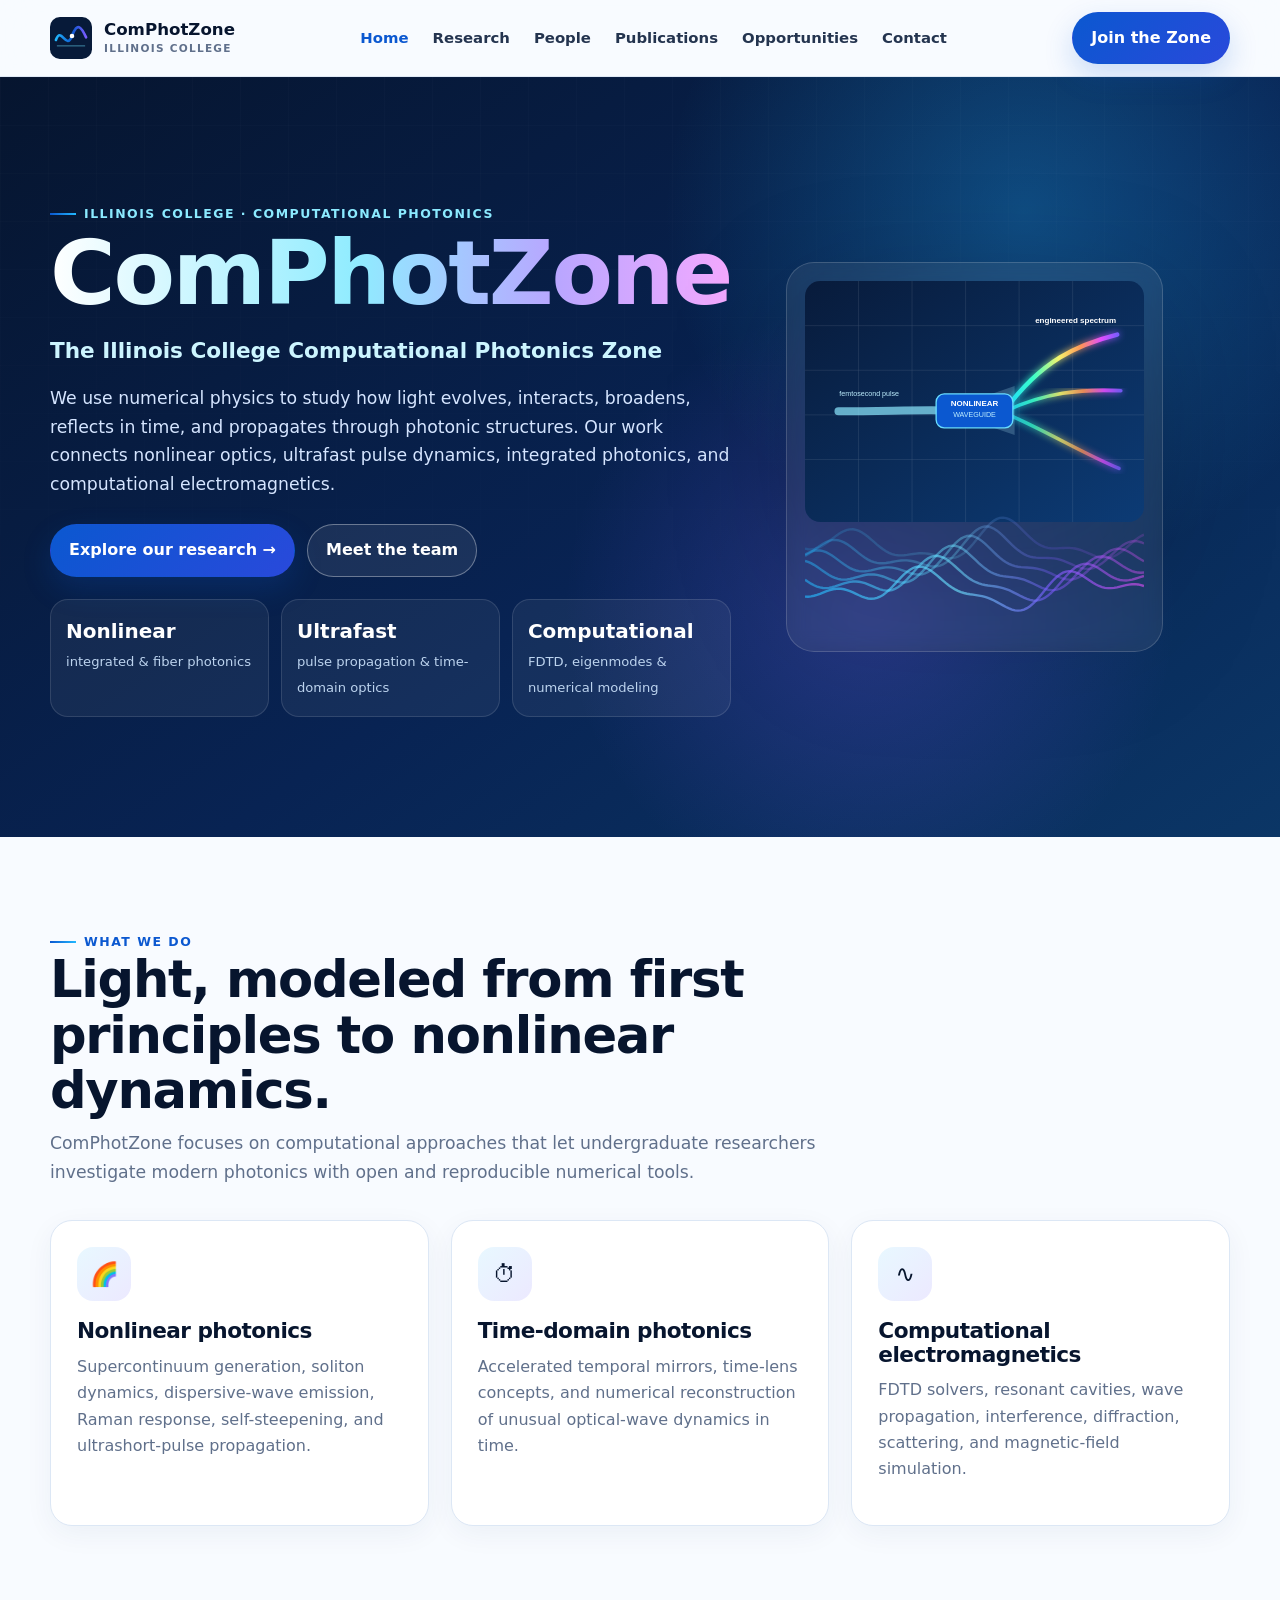
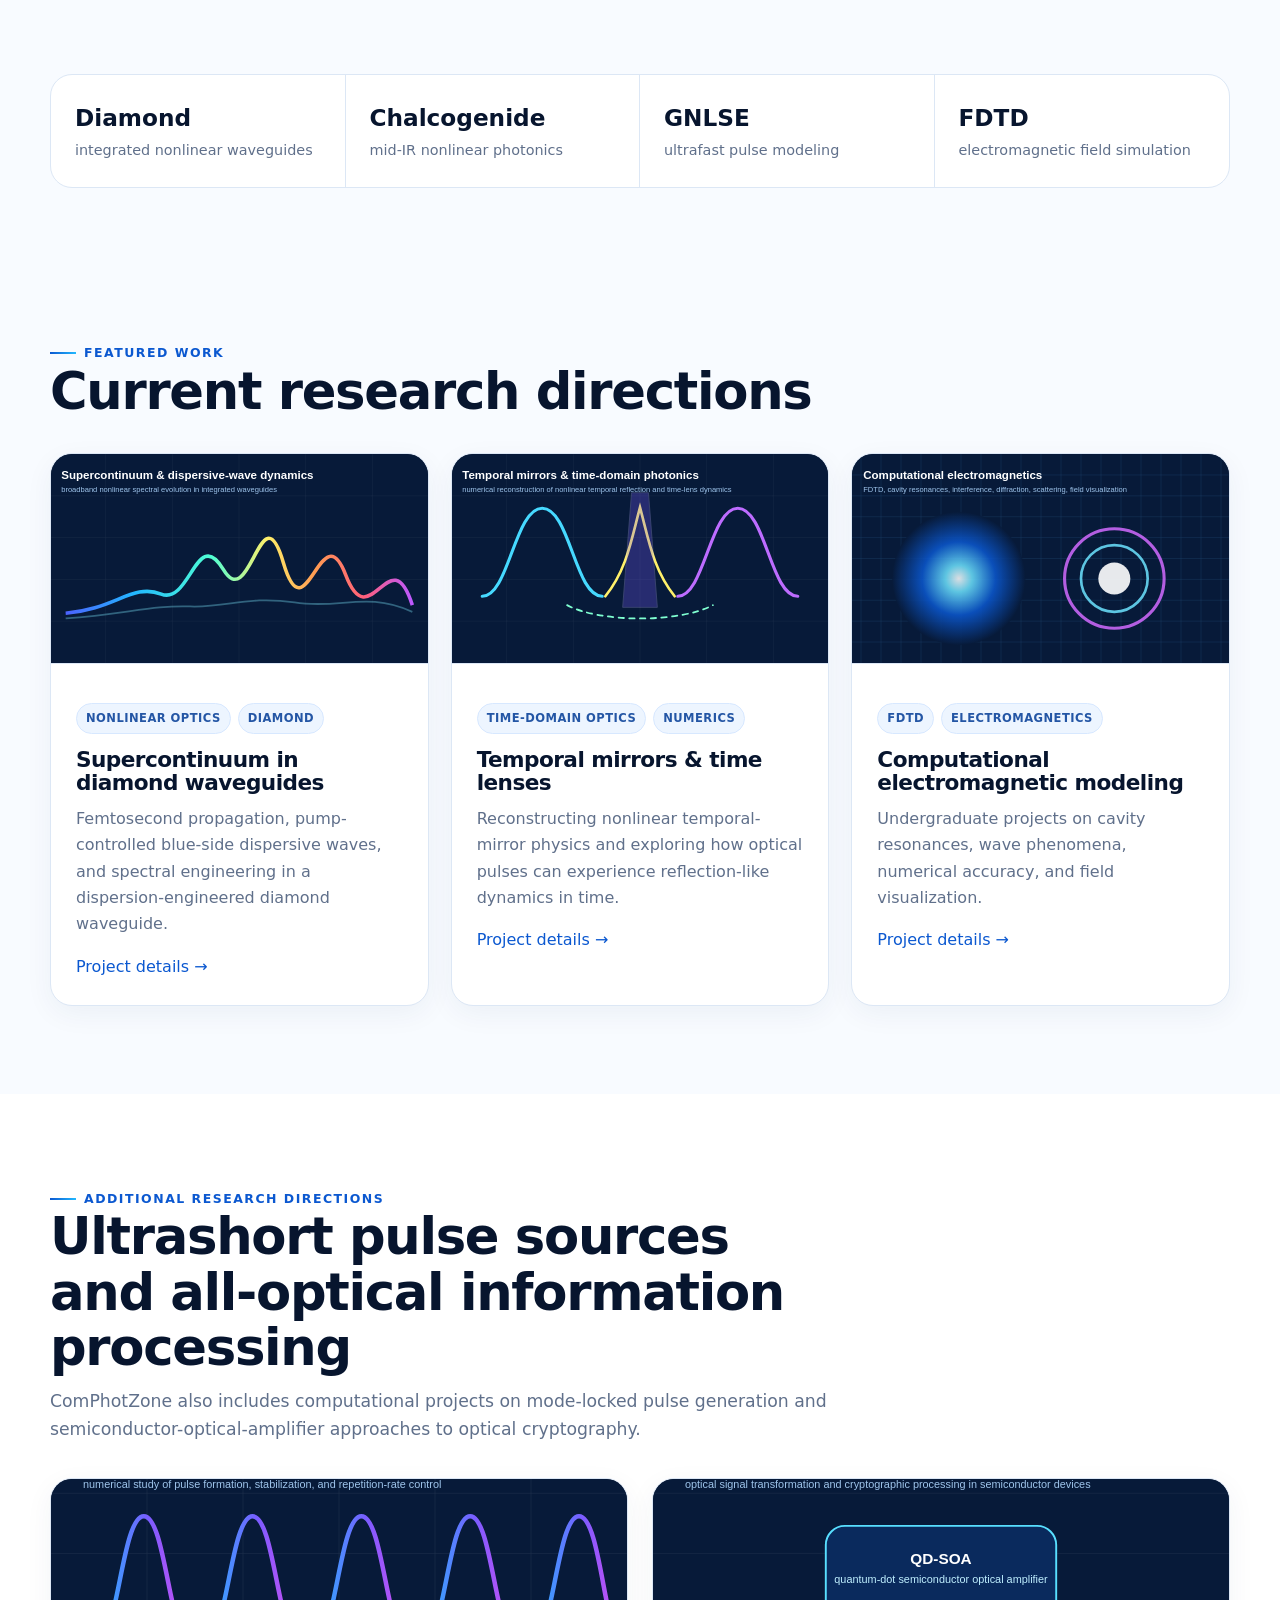
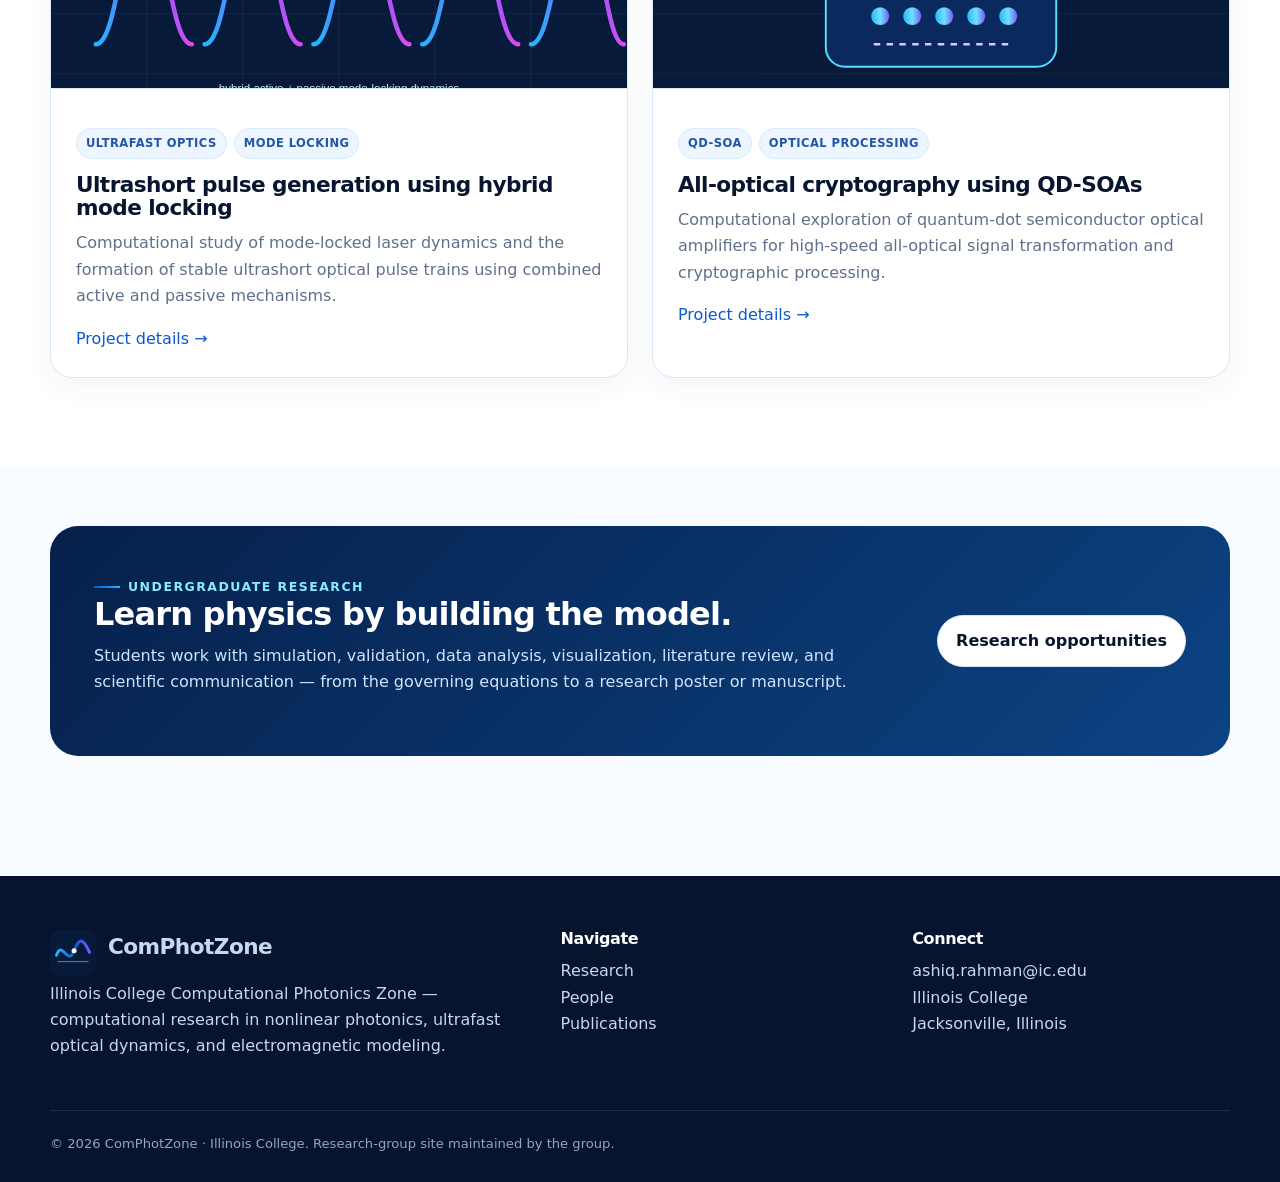
==== index.html @ 7bc392cc "Initial IC ComPhotZone website" ====
<!doctype html>
<html lang="en">
<head>
<meta charset="utf-8"><meta name="viewport" content="width=device-width,initial-scale=1">
<title>Home | ComPhotZone</title>
<meta name="description" content="Illinois College Computational Photonics Zone">
<link rel="icon" href="assets/img/logo.svg" type="image/svg+xml">
<link rel="stylesheet" href="assets/css/styles.css">
</head>
<body>

<header class="site-header">
  <div class="container nav">
    <a class="brand" href="index.html">
      <img src="assets/img/logo.svg" alt="ComPhotZone logo">
      <span class="brand-text"><strong>ComPhotZone</strong><span>Illinois College</span></span>
    </a>
    <button class="menu-btn" aria-label="Open navigation">☰</button>
    <nav class="nav-links"><a href="index.html" class="active">Home</a>
<a href="research.html" class="">Research</a>
<a href="people.html" class="">People</a>
<a href="publications.html" class="">Publications</a>
<a href="opportunities.html" class="">Opportunities</a>
<a href="contact.html" class="">Contact</a></nav>
    <a class="btn btn-primary" href="opportunities.html">Join the Zone</a>
  </div>
</header>


<main>
<section class="hero">
  <div class="container hero-grid">
    <div>
      <span class="eyebrow" style="color:#8beaff">Illinois College · Computational Photonics</span>
      <h1><span class="grad">ComPhotZone</span></h1>
      <p class="kicker">The Illinois College Computational Photonics Zone</p>
      <p class="hero-copy">We use numerical physics to study how light evolves, interacts, broadens, reflects in time, and propagates through photonic structures. Our work connects nonlinear optics, ultrafast pulse dynamics, integrated photonics, and computational electromagnetics.</p>
      <div class="hero-actions">
        <a class="btn btn-primary" href="research.html">Explore our research →</a>
        <a class="btn btn-ghost" href="people.html">Meet the team</a>
      </div>
      <div class="hero-meta">
        <div class="hero-stat"><b>Nonlinear</b><span>integrated & fiber photonics</span></div>
        <div class="hero-stat"><b>Ultrafast</b><span>pulse propagation & time-domain optics</span></div>
        <div class="hero-stat"><b>Computational</b><span>FDTD, eigenmodes & numerical modeling</span></div>
      </div>
    </div>
    <div class="hero-card hero-visual">
      <img src="assets/img/hero-photonics.svg" alt="Illustration of a femtosecond pulse entering a nonlinear waveguide and emerging as a broadband optical spectrum">
      <canvas id="spectrumCanvas" style="width:100%;height:120px;margin-top:-18px"></canvas>
    </div>
  </div>
</section>

<section class="section">
  <div class="container">
    <div class="section-title">
      <span class="eyebrow">What we do</span>
      <h2>Light, modeled from first principles to nonlinear dynamics.</h2>
      <p>ComPhotZone focuses on computational approaches that let undergraduate researchers investigate modern photonics with open and reproducible numerical tools.</p>
    </div>
    <div class="grid-3">
      <article class="card"><div class="card-icon">🌈</div><h3>Nonlinear photonics</h3><p class="muted">Supercontinuum generation, soliton dynamics, dispersive-wave emission, Raman response, self-steepening, and ultrashort-pulse propagation.</p></article>
      <article class="card"><div class="card-icon">⏱</div><h3>Time-domain photonics</h3><p class="muted">Accelerated temporal mirrors, time-lens concepts, and numerical reconstruction of unusual optical-wave dynamics in time.</p></article>
      <article class="card"><div class="card-icon">∿</div><h3>Computational electromagnetics</h3><p class="muted">FDTD solvers, resonant cavities, wave propagation, interference, diffraction, scattering, and magnetic-field simulation.</p></article>
    </div>
  </div>
</section>

<section class="section-sm">
  <div class="container">
    <div class="metric-strip">
      <div class="metric"><b>Diamond</b><span>integrated nonlinear waveguides</span></div>
      <div class="metric"><b>Chalcogenide</b><span>mid-IR nonlinear photonics</span></div>
      <div class="metric"><b>GNLSE</b><span>ultrafast pulse modeling</span></div>
      <div class="metric"><b>FDTD</b><span>electromagnetic field simulation</span></div>
    </div>
  </div>
</section>

<section class="section">
  <div class="container">
    <div class="section-title">
      <span class="eyebrow">Featured work</span>
      <h2>Current research directions</h2>
    </div>
    <div class="grid-3">
      <article class="card project-card">
        <div class="project-art"><img src="assets/img/scg.svg" alt=""></div>
        <div class="project-body"><div class="tag-row"><span class="tag">Nonlinear optics</span><span class="tag">Diamond</span></div><h3>Supercontinuum in diamond waveguides</h3><p class="muted">Femtosecond propagation, pump-controlled blue-side dispersive waves, and spectral engineering in a dispersion-engineered diamond waveguide.</p><a href="research.html#diamond">Project details →</a></div>
      </article>
      <article class="card project-card">
        <div class="project-art"><img src="assets/img/temporal-mirror.svg" alt=""></div>
        <div class="project-body"><div class="tag-row"><span class="tag">Time-domain optics</span><span class="tag">Numerics</span></div><h3>Temporal mirrors & time lenses</h3><p class="muted">Reconstructing nonlinear temporal-mirror physics and exploring how optical pulses can experience reflection-like dynamics in time.</p><a href="research.html#temporal">Project details →</a></div>
      </article>
      <article class="card project-card">
        <div class="project-art"><img src="assets/img/fdtd.svg" alt=""></div>
        <div class="project-body"><div class="tag-row"><span class="tag">FDTD</span><span class="tag">Electromagnetics</span></div><h3>Computational electromagnetic modeling</h3><p class="muted">Undergraduate projects on cavity resonances, wave phenomena, numerical accuracy, and field visualization.</p><a href="research.html#fdtd">Project details →</a></div>
      </article>
    </div>
  </div>
</section>


<section class="section" style="background:#fff">
  <div class="container">
    <div class="section-title">
      <span class="eyebrow">Additional research directions</span>
      <h2>Ultrashort pulse sources and all-optical information processing</h2>
      <p>ComPhotZone also includes computational projects on mode-locked pulse generation and semiconductor-optical-amplifier approaches to optical cryptography.</p>
    </div>
    <div class="grid-2">
      <article class="card project-card">
        <div class="project-art"><img src="assets/img/hybrid-mode-locking.svg" alt="Illustration of an ultrashort pulse train generated through hybrid mode locking"></div>
        <div class="project-body">
          <div class="tag-row"><span class="tag">Ultrafast optics</span><span class="tag">Mode locking</span></div>
          <h3>Ultrashort pulse generation using hybrid mode locking</h3>
          <p class="muted">Computational study of mode-locked laser dynamics and the formation of stable ultrashort optical pulse trains using combined active and passive mechanisms.</p>
          <a href="research.html#hybrid-mode-locking">Project details →</a>
        </div>
      </article>
      <article class="card project-card">
        <div class="project-art"><img src="assets/img/qdsoa-cryptography.svg" alt="Illustration of an optical signal passing through a quantum-dot semiconductor optical amplifier"></div>
        <div class="project-body">
          <div class="tag-row"><span class="tag">QD-SOA</span><span class="tag">Optical processing</span></div>
          <h3>All-optical cryptography using QD-SOAs</h3>
          <p class="muted">Computational exploration of quantum-dot semiconductor optical amplifiers for high-speed all-optical signal transformation and cryptographic processing.</p>
          <a href="research.html#qdsoa-crypto">Project details →</a>
        </div>
      </article>
    </div>
  </div>
</section>

<section class="section-sm">
  <div class="container band">
    <div><span class="eyebrow" style="color:#8beaff">Undergraduate research</span><h2 style="font-size:2rem">Learn physics by building the model.</h2><p>Students work with simulation, validation, data analysis, visualization, literature review, and scientific communication — from the governing equations to a research poster or manuscript.</p></div>
    <a class="btn btn-light" href="opportunities.html">Research opportunities</a>
  </div>
</section>
</main>


<footer class="footer">
  <div class="container">
    <div class="footer-grid">
      <div>
        <div class="logo-lockup"><img src="assets/img/logo.svg" width="46" height="46" alt=""><h3>ComPhotZone</h3></div>
        <p>Illinois College Computational Photonics Zone — computational research in nonlinear photonics, ultrafast optical dynamics, and electromagnetic modeling.</p>
      </div>
      <div>
        <h4>Navigate</h4>
        <p><a href="research.html">Research</a><br><a href="people.html">People</a><br><a href="publications.html">Publications</a></p>
      </div>
      <div>
        <h4>Connect</h4>
        <p><a href="mailto:ashiq.rahman@ic.edu">ashiq.rahman@ic.edu</a><br>Illinois College<br>Jacksonville, Illinois</p>
      </div>
    </div>
    <div class="footer-bottom">© <span data-year></span> ComPhotZone · Illinois College. Research-group site maintained by the group.</div>
  </div>
</footer>
<script src="assets/js/main.js"></script>

</body></html>
---- assets/css/styles.css ----
:root{
  --ink:#07152e;
  --muted:#60708b;
  --paper:#f8fbff;
  --white:#ffffff;
  --navy:#071a39;
  --blue:#0b58d0;
  --electric:#22b8ff;
  --cyan:#6de3ff;
  --violet:#7a5cff;
  --magenta:#d94df2;
  --line:#dce7f5;
  --shadow:0 18px 50px rgba(14,38,78,.10);
  --radius:22px;
  --max:1180px;
}
*{box-sizing:border-box}
html{scroll-behavior:smooth}
body{
  margin:0;
  font-family:Inter,ui-sans-serif,system-ui,-apple-system,BlinkMacSystemFont,"Segoe UI",sans-serif;
  color:var(--ink);
  background:var(--paper);
  line-height:1.65;
}
a{color:var(--blue);text-decoration:none}
a:hover{text-decoration:underline}
img{max-width:100%;display:block}
.container{width:min(var(--max),calc(100% - 40px));margin-inline:auto}
.eyebrow{
  display:inline-flex;align-items:center;gap:.5rem;
  font-size:.78rem;font-weight:800;letter-spacing:.12em;text-transform:uppercase;
  color:var(--blue)
}
.eyebrow::before{content:"";width:26px;height:2px;background:linear-gradient(90deg,var(--blue),var(--electric))}
h1,h2,h3,h4{line-height:1.08;margin:0 0 .7rem;letter-spacing:-.025em}
h1{font-size:clamp(3rem,7vw,6.1rem)}
h2{font-size:clamp(2rem,4vw,3.5rem)}
h3{font-size:1.35rem}
p{margin:.3rem 0 1rem}
.muted{color:var(--muted)}
.kicker{font-size:clamp(1.05rem,2vw,1.35rem);color:#ccf5ff;font-weight:600;max-width:850px}
.section{padding:88px 0}
.section-sm{padding:60px 0}
.section-title{max-width:780px;margin-bottom:34px}
.section-title p{font-size:1.08rem;color:var(--muted)}
.site-header{
  position:sticky;top:0;z-index:40;
  background:rgba(248,251,255,.88);
  backdrop-filter:blur(18px);
  border-bottom:1px solid rgba(220,231,245,.85)
}
.nav{display:flex;align-items:center;justify-content:space-between;min-height:76px;gap:22px}
.brand{display:flex;align-items:center;gap:12px;color:var(--ink);font-weight:900;text-decoration:none}
.brand img{width:42px;height:42px}
.brand-text{display:flex;flex-direction:column;line-height:1}
.brand-text strong{font-size:1.04rem}
.brand-text span{font-size:.66rem;letter-spacing:.12em;text-transform:uppercase;color:var(--muted);margin-top:4px}
.nav-links{display:flex;align-items:center;gap:24px}
.nav-links a{color:#24344f;font-weight:700;font-size:.93rem}
.nav-links a.active,.nav-links a:hover{color:var(--blue);text-decoration:none}
.menu-btn{display:none;border:0;background:transparent;font-size:1.5rem;cursor:pointer}
.btn{
  display:inline-flex;align-items:center;justify-content:center;gap:.5rem;
  padding:12px 18px;border-radius:999px;font-weight:800;border:1px solid transparent;
  transition:.2s ease;text-decoration:none
}
.btn:hover{text-decoration:none;transform:translateY(-2px)}
.btn-primary{background:linear-gradient(135deg,var(--blue),#2949db);color:#fff;box-shadow:0 12px 30px rgba(11,88,208,.2)}
.btn-light{background:#fff;color:var(--ink);border-color:#dbe6f4}
.btn-ghost{color:#fff;border-color:rgba(255,255,255,.35);background:rgba(255,255,255,.08)}
.hero{
  min-height:760px;display:grid;align-items:center;
  color:#fff;overflow:hidden;position:relative;
  background:
    radial-gradient(circle at 80% 18%,rgba(34,184,255,.28),transparent 30%),
    radial-gradient(circle at 68% 70%,rgba(122,92,255,.25),transparent 30%),
    linear-gradient(145deg,#06152f 0%,#082353 55%,#0b3666 100%);
}
.hero::before{
  content:"";position:absolute;inset:0;opacity:.27;
  background-image:linear-gradient(rgba(255,255,255,.06) 1px,transparent 1px),
                   linear-gradient(90deg,rgba(255,255,255,.06) 1px,transparent 1px);
  background-size:48px 48px;
  mask-image:linear-gradient(to bottom,black,transparent 86%);
}
.hero-grid{display:grid;grid-template-columns:1.15fr .85fr;gap:55px;align-items:center;position:relative;z-index:2}
.hero h1 .grad{
  background:linear-gradient(90deg,#fff 0%,#90ecff 45%,#b8a6ff 74%,#f4a9ff 100%);
  -webkit-background-clip:text;background-clip:text;color:transparent
}
.hero-copy{font-size:1.08rem;color:#d5e5ff;max-width:770px}
.hero-actions{display:flex;gap:12px;flex-wrap:wrap;margin-top:26px}
.hero-visual{position:relative;filter:drop-shadow(0 30px 65px rgba(0,0,0,.22))}
.hero-card{
  border:1px solid rgba(255,255,255,.16);
  background:rgba(255,255,255,.07);
  backdrop-filter:blur(10px);
  border-radius:28px;padding:18px
}
.hero-meta{
  display:grid;grid-template-columns:repeat(3,1fr);gap:12px;margin-top:22px
}
.hero-stat{padding:15px;border:1px solid rgba(255,255,255,.12);border-radius:18px;background:rgba(255,255,255,.055)}
.hero-stat b{display:block;font-size:1.25rem;color:#fff}
.hero-stat span{font-size:.82rem;color:#bcd3ee}
.grid-3{display:grid;grid-template-columns:repeat(3,1fr);gap:22px}
.grid-2{display:grid;grid-template-columns:repeat(2,1fr);gap:24px}
.card{
  background:#fff;border:1px solid var(--line);border-radius:var(--radius);
  padding:26px;box-shadow:0 8px 28px rgba(19,49,89,.055)
}
.card:hover{box-shadow:var(--shadow);transform:translateY(-2px);transition:.2s ease}
.card-icon{
  width:54px;height:54px;border-radius:16px;display:grid;place-items:center;
  background:linear-gradient(135deg,#e8f8ff,#ece9ff);font-size:1.45rem;margin-bottom:18px
}
.project-card{overflow:hidden;padding:0}
.project-card .project-art{height:210px;background:#061735;border-bottom:1px solid var(--line)}
.project-card .project-art img{width:100%;height:100%;object-fit:cover}
.project-card .project-body{padding:25px}
.tag-row{display:flex;flex-wrap:wrap;gap:7px;margin:14px 0}
.tag{
  font-size:.72rem;font-weight:800;letter-spacing:.04em;text-transform:uppercase;
  padding:5px 9px;border-radius:999px;background:#edf5ff;color:#2456a5;border:1px solid #d7e8ff
}
.person{
  display:grid;grid-template-columns:92px 1fr;gap:19px;align-items:start
}
.avatar{
  width:92px;height:92px;border-radius:24px;
  display:grid;place-items:center;color:#fff;font-size:1.4rem;font-weight:900;
  background:linear-gradient(135deg,#0b58d0,#22b8ff 58%,#7a5cff)
}
.person-role{font-size:.78rem;font-weight:900;color:var(--blue);letter-spacing:.07em;text-transform:uppercase}
.timeline{position:relative;margin-left:10px}
.timeline::before{content:"";position:absolute;left:7px;top:8px;bottom:8px;width:2px;background:var(--line)}
.timeline-item{position:relative;padding:0 0 30px 34px}
.timeline-item::before{content:"";position:absolute;left:0;top:7px;width:16px;height:16px;border-radius:50%;background:var(--blue);box-shadow:0 0 0 6px #e5f0ff}
.pub{
  display:grid;grid-template-columns:86px 1fr;gap:22px;padding:24px 0;border-top:1px solid var(--line)
}
.pub-year{font-size:1.15rem;font-weight:900;color:var(--blue)}
.notice{
  border:1px solid #cfe5ff;background:linear-gradient(135deg,#eef7ff,#f5f0ff);
  border-radius:20px;padding:22px
}
.band{
  background:linear-gradient(135deg,#06204b,#0c4383);
  color:#fff;border-radius:28px;padding:44px;
  display:flex;align-items:center;justify-content:space-between;gap:26px
}
.band p{color:#cfe4ff;max-width:760px}
.metric-strip{display:grid;grid-template-columns:repeat(4,1fr);border:1px solid var(--line);background:#fff;border-radius:22px;overflow:hidden}
.metric{padding:24px;border-right:1px solid var(--line)}
.metric:last-child{border-right:0}
.metric b{font-size:1.45rem;display:block}
.metric span{color:var(--muted);font-size:.9rem}
.page-hero{
  padding:92px 0 64px;color:#fff;
  background:
   radial-gradient(circle at 78% 20%,rgba(34,184,255,.28),transparent 26%),
   linear-gradient(145deg,#06152f,#092b5b)
}
.page-hero h1{font-size:clamp(2.7rem,6vw,5rem)}
.page-hero p{color:#cfe2ff;max-width:800px;font-size:1.12rem}
.footer{
  margin-top:60px;background:#06142d;color:#c8d8ef;padding:54px 0 28px
}
.footer-grid{display:grid;grid-template-columns:1.2fr .8fr .8fr;gap:34px}
.footer h4{color:#fff}
.footer a{color:#c8d8ef}
.footer-bottom{border-top:1px solid rgba(255,255,255,.1);margin-top:34px;padding-top:22px;font-size:.82rem;color:#91a6c3}
.prose{max-width:850px}
.prose h2{margin-top:2.2rem}
.prose h3{margin-top:1.7rem}
.callout{border-left:4px solid var(--electric);padding:18px 20px;background:#eff9ff;border-radius:0 16px 16px 0}
.list-clean{padding-left:1.1rem}
.list-clean li{margin:.45rem 0}
.hr{height:1px;background:var(--line);margin:40px 0}
.logo-lockup{display:flex;align-items:center;gap:12px}
.small{font-size:.87rem}
.center{text-align:center}
@media(max-width:900px){
  .hero{min-height:auto;padding:92px 0 70px}
  .hero-grid,.grid-3,.grid-2,.footer-grid{grid-template-columns:1fr}
  .hero-visual{max-width:680px}
  .metric-strip{grid-template-columns:repeat(2,1fr)}
  .metric:nth-child(2){border-right:0}
  .metric:nth-child(-n+2){border-bottom:1px solid var(--line)}
  .nav-links{
    display:none;position:absolute;left:20px;right:20px;top:70px;flex-direction:column;align-items:flex-start;
    background:#fff;border:1px solid var(--line);border-radius:18px;padding:20px;box-shadow:var(--shadow)
  }
  .nav-links.open{display:flex}
  .menu-btn{display:block}
  .nav .btn-primary{display:none}
}
@media(max-width:600px){
  .container{width:min(100% - 28px,var(--max))}
  .section{padding:68px 0}
  .hero-meta{grid-template-columns:1fr}
  .metric-strip{grid-template-columns:1fr}
  .metric,.metric:nth-child(2){border-right:0;border-bottom:1px solid var(--line)}
  .metric:last-child{border-bottom:0}
  .person{grid-template-columns:72px 1fr}
  .avatar{width:72px;height:72px;border-radius:20px}
  .pub{grid-template-columns:1fr;gap:4px}
  .band{padding:28px;display:block}
  .band .btn{margin-top:10px}
}
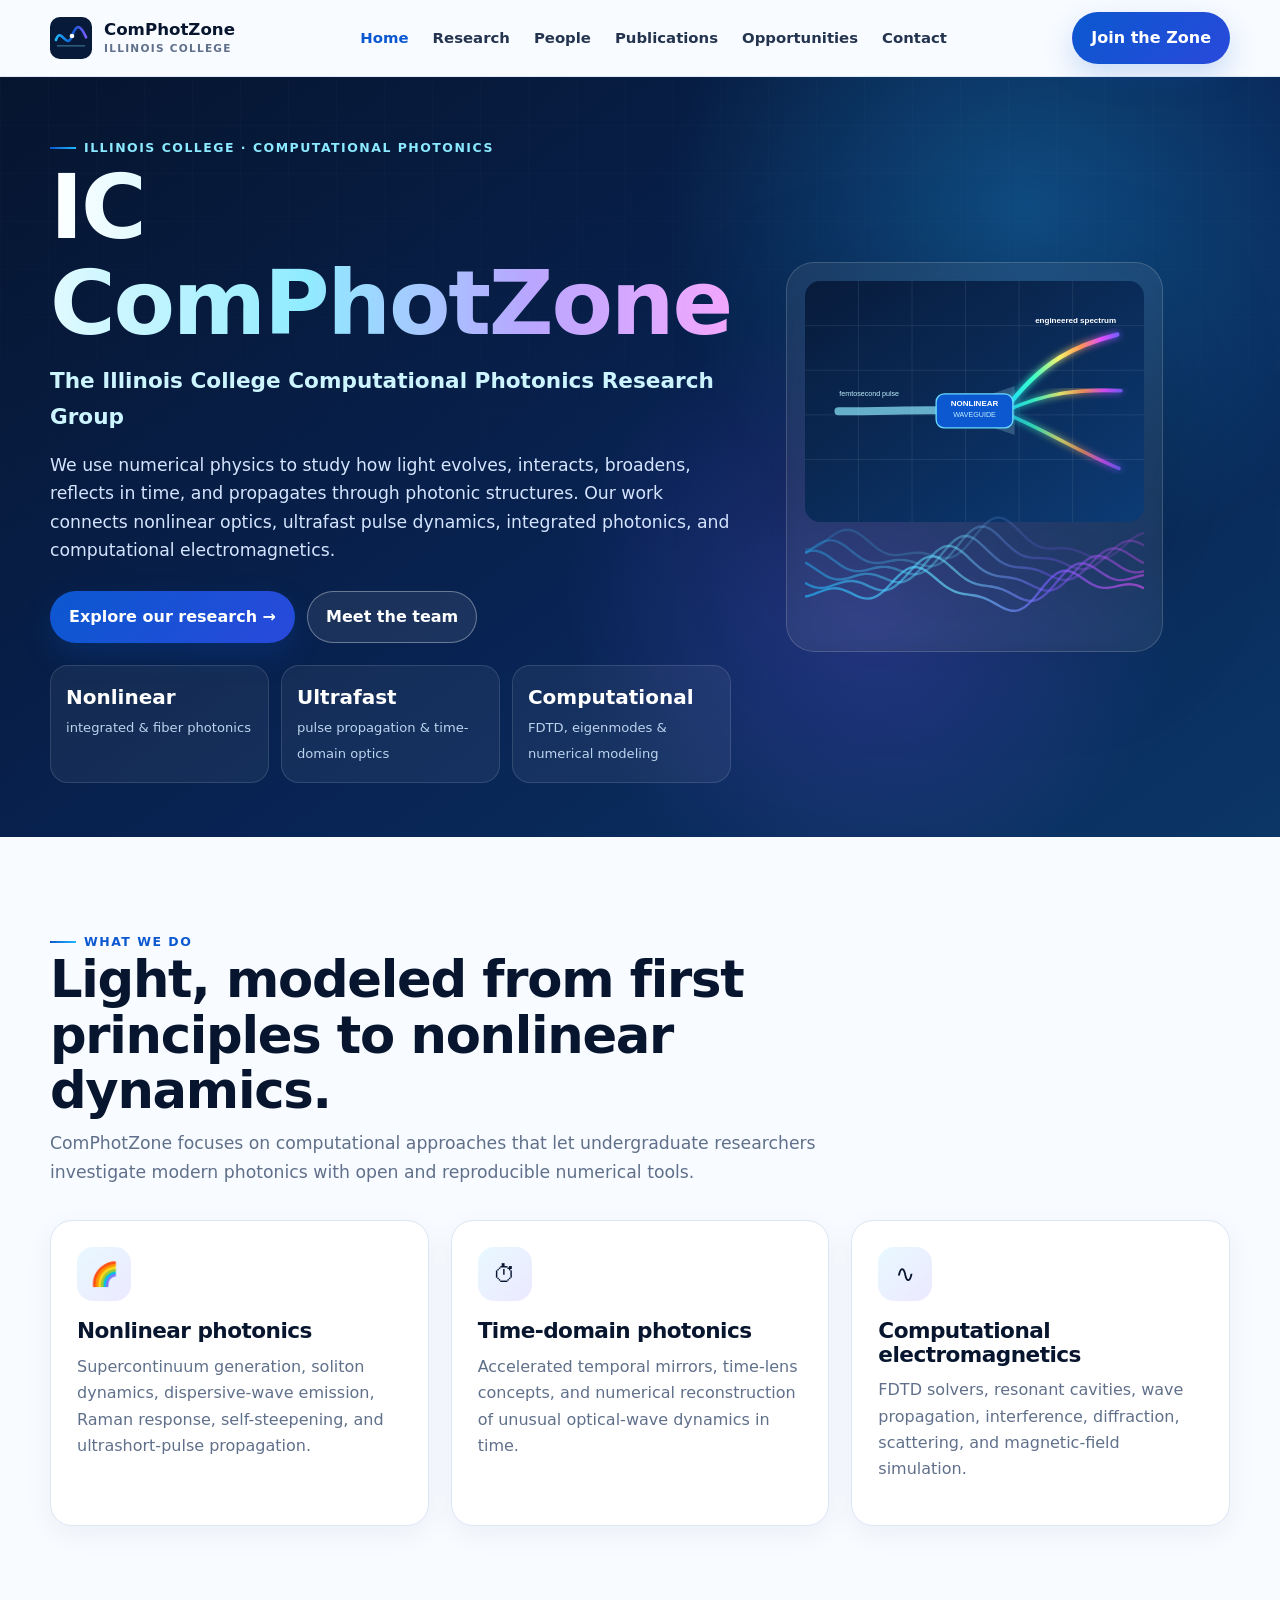
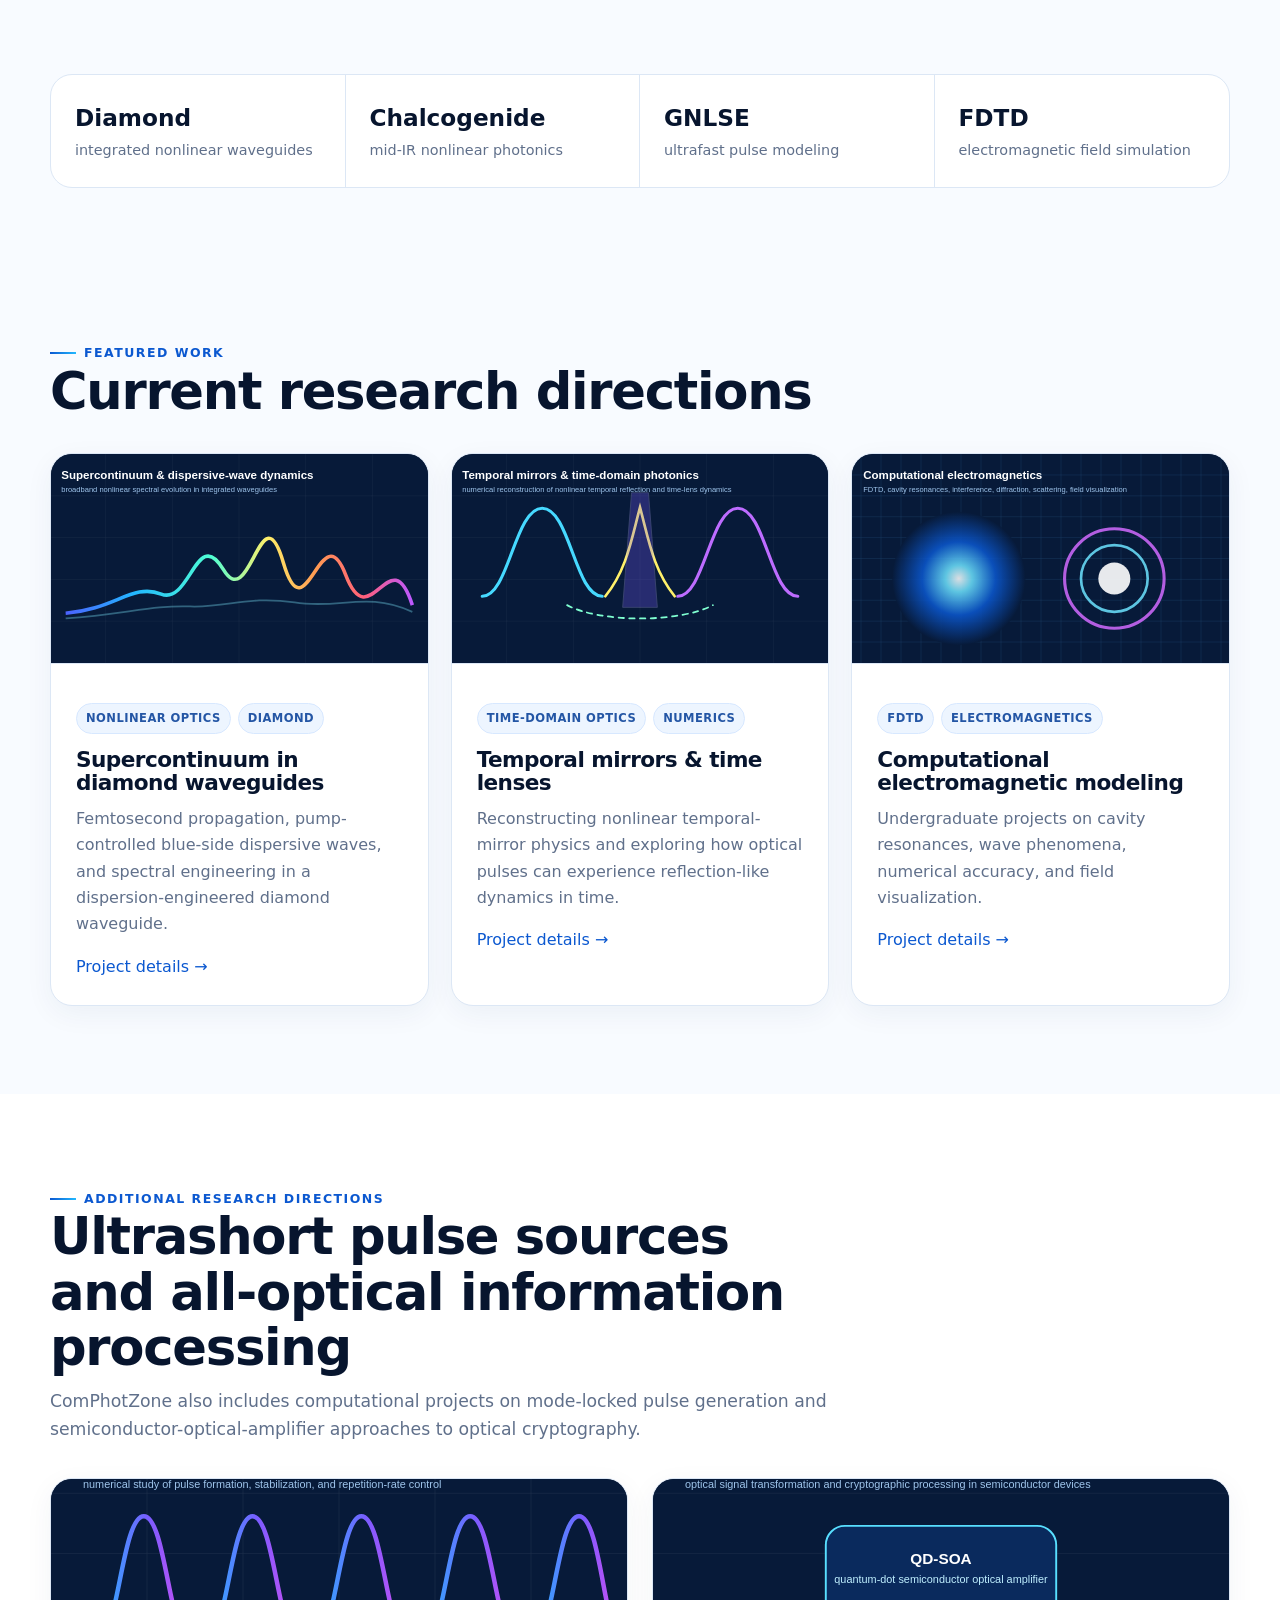
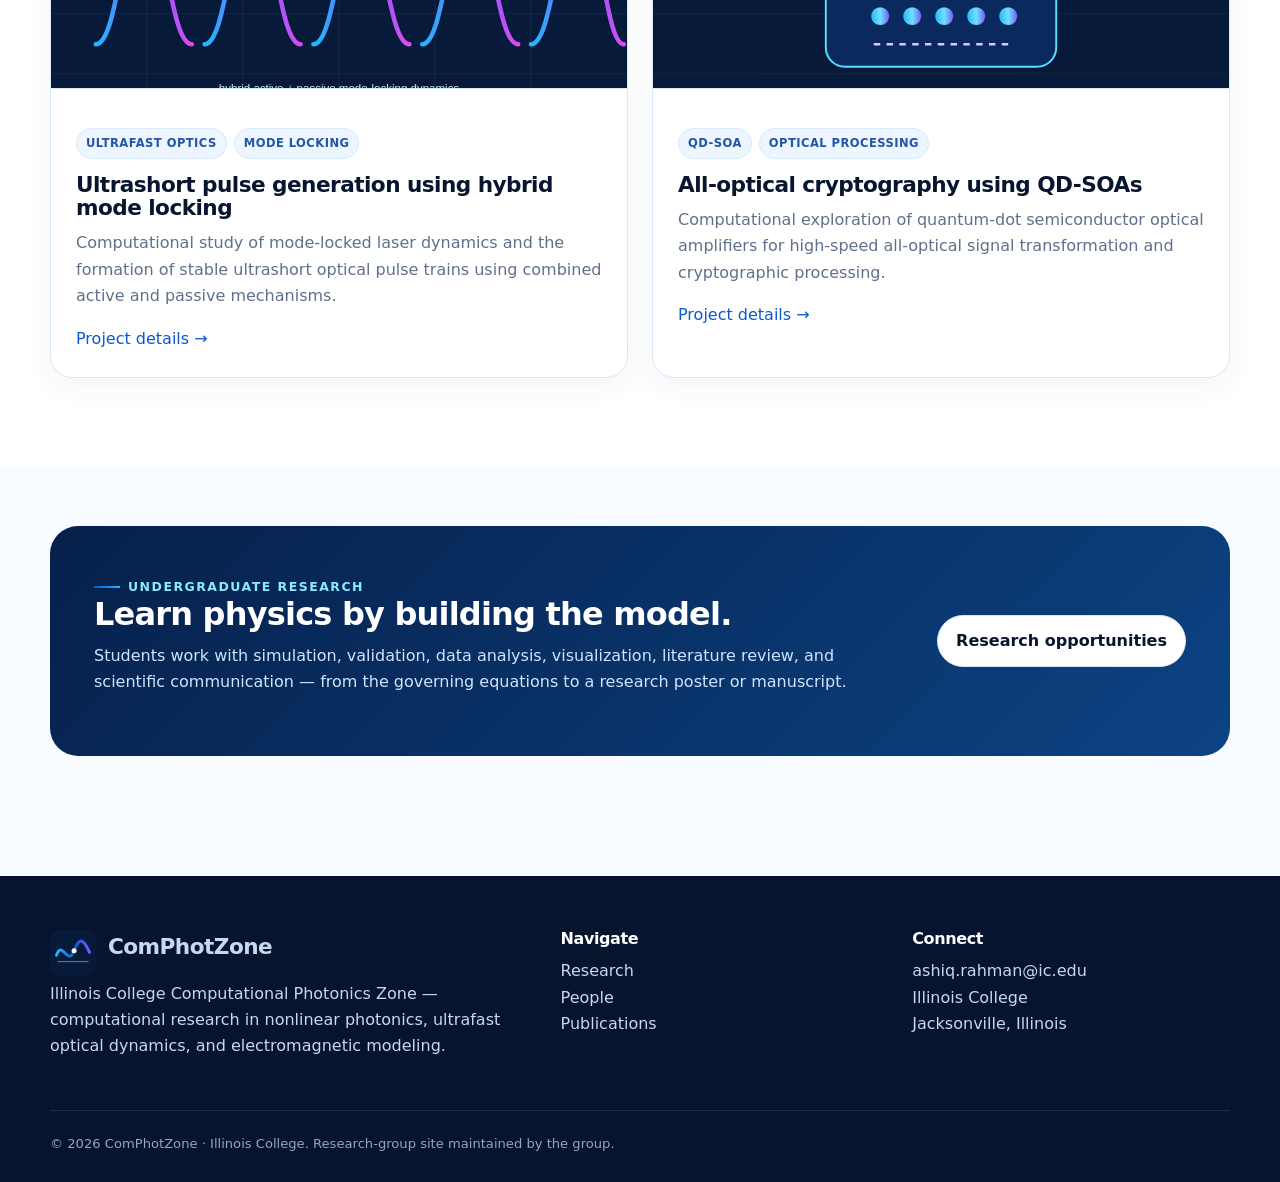
==== commit 813aa487: "Update IC ComPhotZone website" ====
--- a/index.html
+++ b/index.html
@@ -2,7 +2,7 @@
 <html lang="en">
 <head>
 <meta charset="utf-8"><meta name="viewport" content="width=device-width,initial-scale=1">
-<title>Home | ComPhotZone</title>
+<title>Home | IC ComPhotZone</title>
 <meta name="description" content="Illinois College Computational Photonics Zone">
 <link rel="icon" href="assets/img/logo.svg" type="image/svg+xml">
 <link rel="stylesheet" href="assets/css/styles.css">
@@ -32,8 +32,8 @@
   <div class="container hero-grid">
     <div>
       <span class="eyebrow" style="color:#8beaff">Illinois College · Computational Photonics</span>
-      <h1><span class="grad">ComPhotZone</span></h1>
-      <p class="kicker">The Illinois College Computational Photonics Zone</p>
+      <h1><span class="grad">IC ComPhotZone</span></h1>
+      <p class="kicker">The Illinois College Computational Photonics Research Group</p>
       <p class="hero-copy">We use numerical physics to study how light evolves, interacts, broadens, reflects in time, and propagates through photonic structures. Our work connects nonlinear optics, ultrafast pulse dynamics, integrated photonics, and computational electromagnetics.</p>
       <div class="hero-actions">
         <a class="btn btn-primary" href="research.html">Explore our research →</a>
